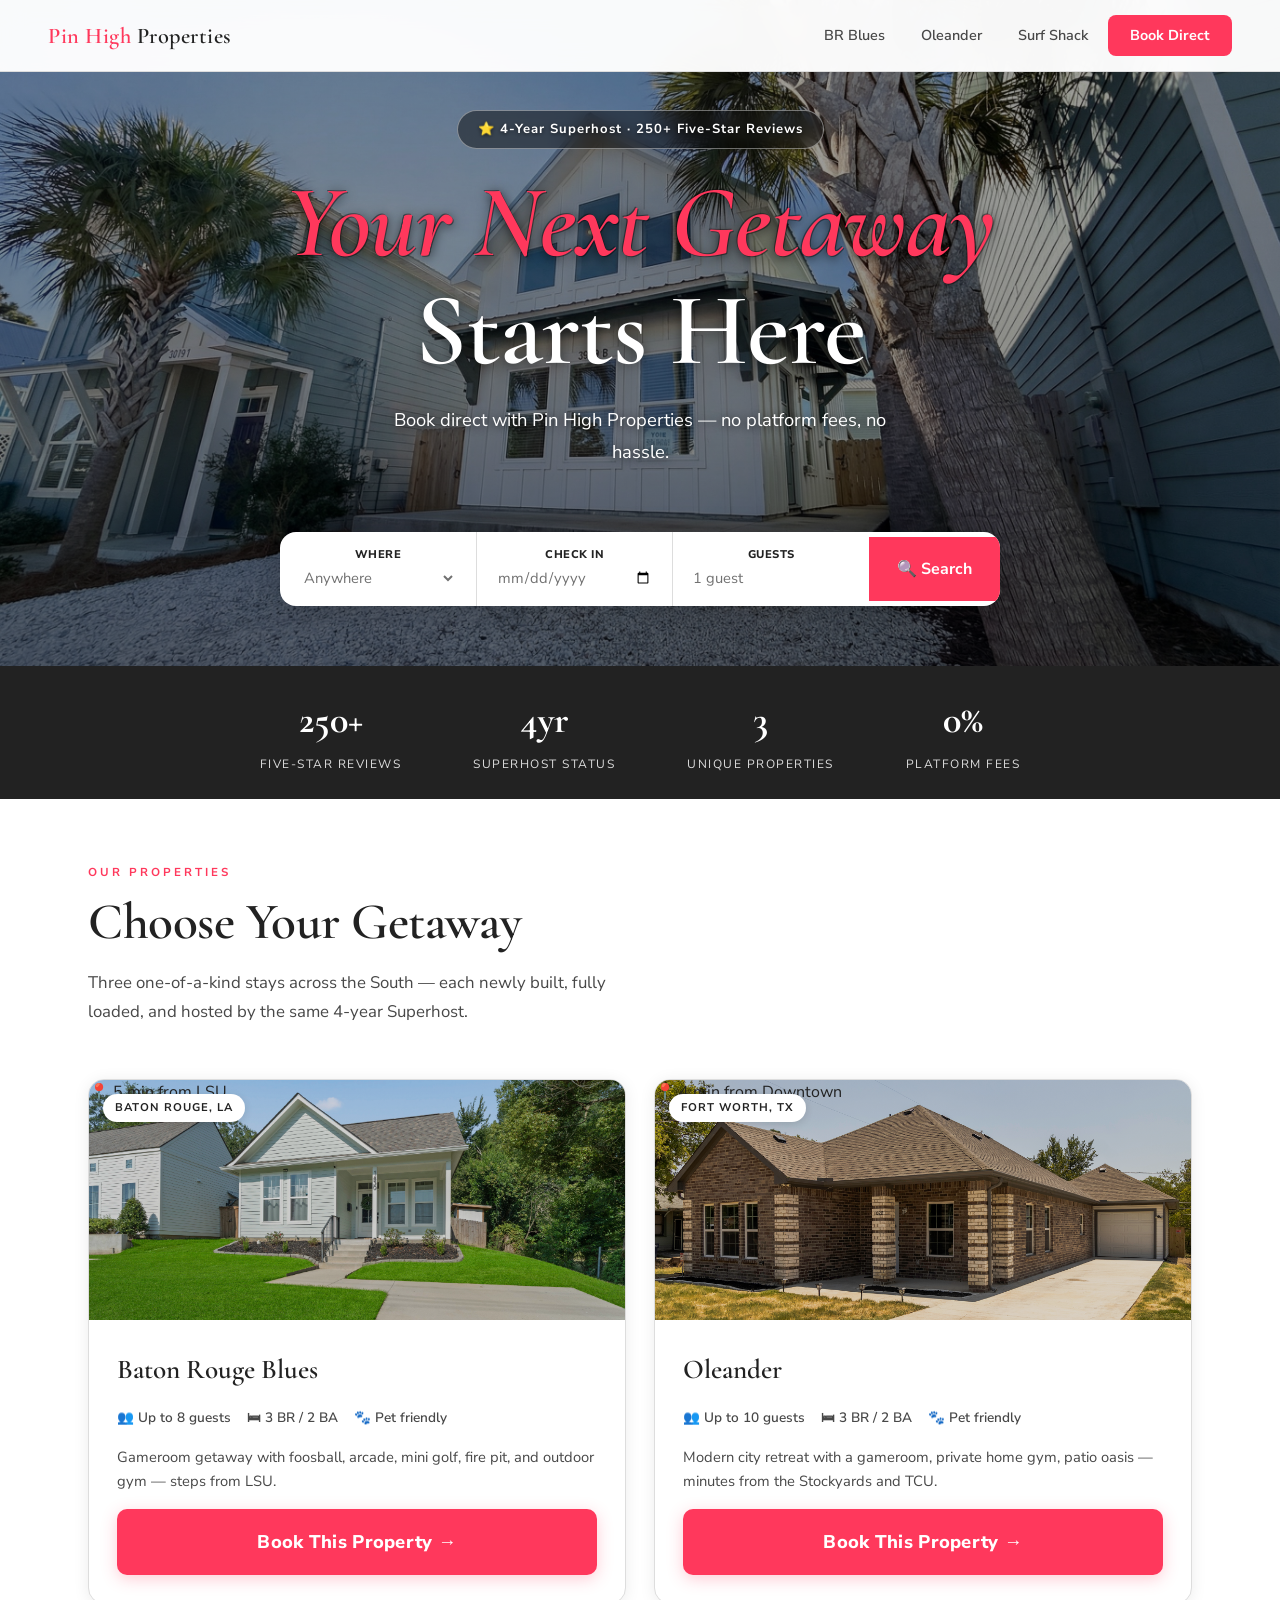
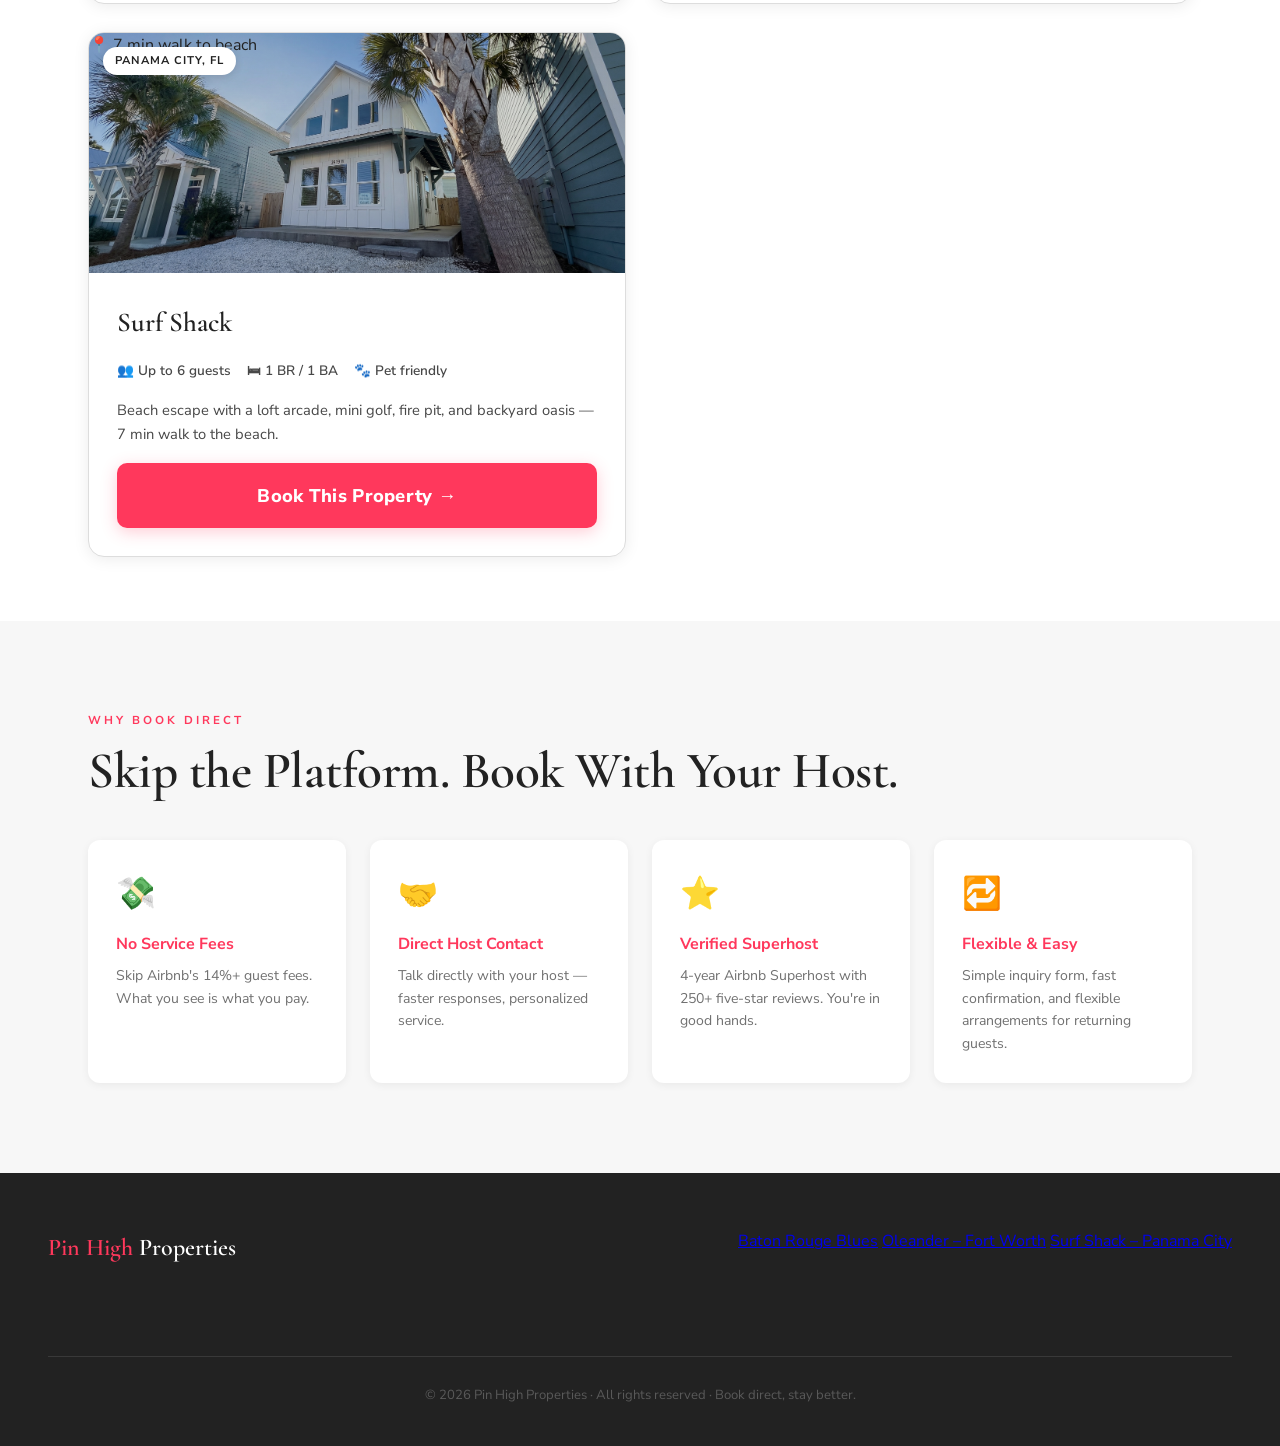
==== templates/index.html @ 84b211e0 "Airbnb-style redesign: search bar hero, red brand colors, property photos on cards Co-Authored-By: C" ====
<!DOCTYPE html>
<html lang="en">
<head>
  <meta charset="UTF-8"/>
  <meta name="viewport" content="width=device-width, initial-scale=1.0"/>
  <title>Pin High Properties | Direct Booking Vacation Rentals</title>
  <meta name="description" content="Pin High Properties — premium direct booking vacation rentals in Baton Rouge, Fort Worth, and Panama City Beach. Book direct, skip the fees."/>
  <link rel="stylesheet" href="/static/css/style.css"/>
</head>
<body>

<nav>
  <a href="/" class="nav-logo"><span style="color:var(--gold)">Pin High</span> Properties</a>
  <div class="nav-links">
    <a href="/br-blues">BR Blues</a>
    <a href="/oleander">Oleander</a>
    <a href="/surf-shack">Surf Shack</a>
    <a href="/#properties" class="nav-cta">Book Direct</a>
  </div>
</nav>

<!-- HERO -->
<div class="home-hero">
  <div class="badge">⭐ 4-Year Superhost · 250+ Five-Star Reviews</div>
  <h1><span class="line1">Your Next Getaway</span><span class="line2">Starts Here</span></h1>
  <p>Book direct with Pin High Properties — no platform fees, no hassle.</p>
  <div class="hero-search">
    <div class="hero-search-field-wrap">
      <span class="hero-search-label">Where</span>
      <select onchange="if(this.value && this.value !== 'any') window.location=this.value">
        <option value="any">Anywhere</option>
        <option value="/br-blues">Baton Rouge, LA</option>
        <option value="/oleander">Fort Worth, TX</option>
        <option value="/surf-shack">Panama City, FL</option>
      </select>
    </div>
    <div class="hero-search-field-wrap">
      <span class="hero-search-label">Check In</span>
      <input type="date" placeholder="Add dates"/>
    </div>
    <div class="hero-search-field-wrap">
      <span class="hero-search-label">Guests</span>
      <input type="number" min="1" max="10" placeholder="1 guest"/>
    </div>
    <button class="hero-search-btn" onclick="document.getElementById('properties').scrollIntoView({behavior:'smooth'})">🔍 Search</button>
  </div>
</div>

<!-- TRUST BAR -->
<div class="trust-bar">
  <div class="trust-item">
    <div class="num">250+</div>
    <div class="label">Five-Star Reviews</div>
  </div>
  <div class="trust-item">
    <div class="num">4yr</div>
    <div class="label">Superhost Status</div>
  </div>
  <div class="trust-item">
    <div class="num">3</div>
    <div class="label">Unique Properties</div>
  </div>
  <div class="trust-item">
    <div class="num">0%</div>
    <div class="label">Platform Fees</div>
  </div>
</div>

<!-- PROPERTIES -->
<div class="section-wrap" id="properties">
  <div class="section-label">Our Properties</div>
  <h2 class="section-title">Choose Your Getaway</h2>
  <p class="section-sub">Three one-of-a-kind stays across the South — each newly built, fully loaded, and hosted by the same 4-year Superhost.</p>

  <div class="properties-grid">

    <!-- BR Blues -->
    <a href="/br-blues" class="property-card">
      <div class="card-img br-blues">
        <div class="card-badge">Baton Rouge, LA</div>
        <div class="card-location">📍 5 min from LSU</div>
      </div>
      <div class="card-body">
        <h3>Baton Rouge Blues</h3>
        <div class="card-stats">
          <div class="card-stat">👥 Up to 8 guests</div>
          <div class="card-stat">🛏 3 BR / 2 BA</div>
          <div class="card-stat">🐾 Pet friendly</div>
        </div>
        <p>Gameroom getaway with foosball, arcade, mini golf, fire pit, and outdoor gym — steps from LSU.</p>
        <span class="card-cta">Book This Property →</span>
      </div>
    </a>

    <!-- Oleander -->
    <a href="/oleander" class="property-card">
      <div class="card-img oleander">
        <div class="card-badge">Fort Worth, TX</div>
        <div class="card-location">📍 4 min from Downtown</div>
      </div>
      <div class="card-body">
        <h3>Oleander</h3>
        <div class="card-stats">
          <div class="card-stat">👥 Up to 10 guests</div>
          <div class="card-stat">🛏 3 BR / 2 BA</div>
          <div class="card-stat">🐾 Pet friendly</div>
        </div>
        <p>Modern city retreat with a gameroom, private home gym, patio oasis — minutes from the Stockyards and TCU.</p>
        <span class="card-cta">Book This Property →</span>
      </div>
    </a>

    <!-- Surf Shack -->
    <a href="/surf-shack" class="property-card">
      <div class="card-img surf-shack">
        <div class="card-badge">Panama City, FL</div>
        <div class="card-location">📍 7 min walk to beach</div>
      </div>
      <div class="card-body">
        <h3>Surf Shack</h3>
        <div class="card-stats">
          <div class="card-stat">👥 Up to 6 guests</div>
          <div class="card-stat">🛏 1 BR / 1 BA</div>
          <div class="card-stat">🐾 Pet friendly</div>
        </div>
        <p>Beach escape with a loft arcade, mini golf, fire pit, and backyard oasis — 7 min walk to the beach.</p>
        <span class="card-cta">Book This Property →</span>
      </div>
    </a>

  </div>
</div>

<!-- WHY BOOK DIRECT -->
<div style="background: var(--light); padding: 90px 0;" id="why">
  <div class="section-wrap" style="padding-top:0; padding-bottom:0;">
    <div class="section-label">Why Book Direct</div>
    <h2 class="section-title">Skip the Platform. Book With Your Host.</h2>
    <div style="display:grid; grid-template-columns: repeat(auto-fill, minmax(240px,1fr)); gap:24px; margin-top:40px;">
      <div style="padding:28px; background:var(--white); border-radius:12px; box-shadow:0 2px 8px rgba(0,0,0,0.06);">
        <div style="font-size:2rem; margin-bottom:12px;">💸</div>
        <div style="font-weight:700; font-size:1rem; margin-bottom:8px; color:var(--primary);">No Service Fees</div>
        <div style="font-size:0.88rem; color:var(--muted); line-height:1.6;">Skip Airbnb's 14%+ guest fees. What you see is what you pay.</div>
      </div>
      <div style="padding:28px; background:var(--white); border-radius:12px; box-shadow:0 2px 8px rgba(0,0,0,0.06);">
        <div style="font-size:2rem; margin-bottom:12px;">🤝</div>
        <div style="font-weight:700; font-size:1rem; margin-bottom:8px; color:var(--primary);">Direct Host Contact</div>
        <div style="font-size:0.88rem; color:var(--muted); line-height:1.6;">Talk directly with your host — faster responses, personalized service.</div>
      </div>
      <div style="padding:28px; background:var(--white); border-radius:12px; box-shadow:0 2px 8px rgba(0,0,0,0.06);">
        <div style="font-size:2rem; margin-bottom:12px;">⭐</div>
        <div style="font-weight:700; font-size:1rem; margin-bottom:8px; color:var(--primary);">Verified Superhost</div>
        <div style="font-size:0.88rem; color:var(--muted); line-height:1.6;">4-year Airbnb Superhost with 250+ five-star reviews. You're in good hands.</div>
      </div>
      <div style="padding:28px; background:var(--white); border-radius:12px; box-shadow:0 2px 8px rgba(0,0,0,0.06);">
        <div style="font-size:2rem; margin-bottom:12px;">🔁</div>
        <div style="font-weight:700; font-size:1rem; margin-bottom:8px; color:var(--primary);">Flexible &amp; Easy</div>
        <div style="font-size:0.88rem; color:var(--muted); line-height:1.6;">Simple inquiry form, fast confirmation, and flexible arrangements for returning guests.</div>
      </div>
    </div>
  </div>
</div>

<!-- FOOTER -->
<footer>
  <div class="footer-inner">
    <div class="footer-logo"><span style="color:var(--gold)">Pin High</span> Properties</div>
    <div class="footer-links">
      <a href="/br-blues">Baton Rouge Blues</a>
      <a href="/oleander">Oleander – Fort Worth</a>
      <a href="/surf-shack">Surf Shack – Panama City</a>
    </div>
    <div class="footer-copy">© 2026 Pin High Properties · All rights reserved · Book direct, stay better.</div>
  </div>
</footer>

</body>
</html>
---- static/css/style.css ----
@import url('https://fonts.googleapis.com/css2?family=Canela:wght@300;400&family=Nunito+Sans:wght@400;500;600;700&display=swap');
@import url('https://fonts.googleapis.com/css2?family=Cormorant+Garamond:wght@500;600;700&family=Nunito+Sans:ital,wght@0,400;0,500;0,600;0,700;1,400&display=swap');

*, *::before, *::after { margin: 0; padding: 0; box-sizing: border-box; }

:root {
  --bg: #ffffff;
  --bg2: #f7f7f7;
  --bg3: #ebebeb;
  --navy: #222222;
  --navy2: #484848;
  --gold: #FF385C;
  --gold-light: #E31C5F;
  --text: #222222;
  --text2: #484848;
  --muted: #717171;
  --border: #dddddd;
  --light: #f7f7f7;
  --white: #ffffff;
  --primary: #FF385C;
  --shadow: 0 2px 16px rgba(0,0,0,0.08);
  --shadow-lg: 0 8px 40px rgba(0,0,0,0.16);
}

html { scroll-behavior: smooth; }

body {
  font-family: 'Nunito Sans', sans-serif;
  background: var(--bg);
  color: var(--text);
  font-size: 16px;
  line-height: 1.6;
  -webkit-font-smoothing: antialiased;
}

/* NAV */
nav {
  position: fixed; top: 0; width: 100%; z-index: 1000;
  background: rgba(255,255,255,0.97);
  backdrop-filter: blur(12px);
  border-bottom: 1px solid var(--border);
  padding: 0 48px;
  height: 72px;
  display: flex; justify-content: space-between; align-items: center;
}
.nav-logo {
  font-family: 'Cormorant Garamond', serif;
  font-size: 1.4rem; font-weight: 600; letter-spacing: 0.5px;
  color: var(--navy); text-decoration: none;
}
.nav-logo span { color: var(--gold); }
.nav-links { display: flex; align-items: center; gap: 4px; }
.nav-links a {
  color: var(--text2); text-decoration: none;
  font-size: 0.9rem; font-weight: 600; padding: 8px 16px;
  border-radius: 8px; transition: all 0.18s;
}
.nav-links a:hover { color: var(--navy); background: var(--bg2); }
.nav-links .nav-cta {
  background: var(--primary); color: #fff !important;
  font-weight: 700; padding: 9px 22px; border-radius: 8px;
  transition: all 0.18s;
}
.nav-links .nav-cta:hover { background: var(--gold-light); transform: translateY(-1px); box-shadow: var(--shadow); }

/* HOME HERO */
.home-hero {
  min-height: 60vh;
  background: linear-gradient(rgba(0,0,0,0.35), rgba(0,0,0,0.5)),
              url('/static/img/surf-shack-hero.jpg') center/cover no-repeat;
  background-color: #333;
  display: flex; flex-direction: column;
  justify-content: center; align-items: center;
  text-align: center; padding: 110px 24px 60px;
}
.hero-badge {
  display: inline-flex; align-items: center; gap: 8px;
  background: rgba(255,255,255,0.15);
  border: 1px solid rgba(255,255,255,0.3);
  backdrop-filter: blur(8px);
  color: #fff; font-size: 0.78rem; font-weight: 700;
  letter-spacing: 2px; text-transform: uppercase;
  padding: 8px 20px; border-radius: 40px; margin-bottom: 28px;
}
.home-hero .badge {
  display: inline-flex; align-items: center; gap: 8px;
  background: rgba(0,0,0,0.45); border: 1px solid rgba(255,255,255,0.4);
  backdrop-filter: blur(8px); color: #fff;
  font-size: 0.82rem; font-weight: 700; letter-spacing: 1px;
  padding: 8px 20px; border-radius: 40px; margin-bottom: 20px;
  text-shadow: 0 1px 4px rgba(0,0,0,0.6);
}
.home-hero h1 {
  font-family: 'Cormorant Garamond', serif;
  font-size: clamp(3.5rem, 8vw, 6.5rem);
  font-weight: 600; line-height: 1.05; letter-spacing: -1px;
  color: #fff; margin-bottom: 20px;
  text-shadow: 0 2px 12px rgba(0,0,0,0.5);
}
.home-hero h1 .line1,
.home-hero h1 .line2 { display: block; }
.home-hero h1 .line1 {
  color: #FF385C; font-style: italic;
  text-shadow: 0 2px 12px rgba(0,0,0,0.7), -1px -1px 0 rgba(0,0,0,0.4), 1px 1px 0 rgba(0,0,0,0.4);
}
.home-hero p {
  color: #fff; font-size: 1.15rem;
  max-width: 520px; line-height: 1.75; margin-bottom: 32px;
  text-shadow: 0 1px 8px rgba(0,0,0,0.7);
}
.hero-btns { display: flex; gap: 14px; justify-content: center; flex-wrap: wrap; }

/* HERO SEARCH BAR */
.hero-search {
  background: #fff; border-radius: 16px;
  display: flex; align-items: center;
  box-shadow: 0 6px 32px rgba(0,0,0,0.22);
  overflow: hidden; margin-top: 32px;
  max-width: 720px; width: 100%;
}
.hero-search-field {
  flex: 1; padding: 18px 20px; border: none; outline: none;
  font-size: 0.95rem; font-family: 'Nunito Sans', sans-serif;
  color: var(--text); background: transparent;
  border-right: 1px solid var(--border);
}
.hero-search-field:last-of-type { border-right: none; }
.hero-search-field::placeholder { color: var(--muted); font-size: 0.88rem; }
.hero-search-label {
  display: block; font-size: 0.7rem; font-weight: 800;
  text-transform: uppercase; letter-spacing: 0.5px; color: var(--text); margin-bottom: 2px;
}
.hero-search-field-wrap {
  flex: 1; padding: 14px 20px; border-right: 1px solid var(--border);
  cursor: pointer;
}
.hero-search-field-wrap:last-of-type { border-right: none; }
.hero-search-field-wrap select,
.hero-search-field-wrap input {
  border: none; outline: none; background: transparent;
  font-size: 0.92rem; font-family: 'Nunito Sans', sans-serif;
  color: var(--muted); width: 100%; padding: 0;
  box-shadow: none;
}
.hero-search-btn {
  background: var(--primary); color: #fff;
  border: none; padding: 0 28px; height: 100%;
  font-size: 1rem; font-weight: 700; cursor: pointer;
  font-family: 'Nunito Sans', sans-serif;
  transition: background 0.2s; white-space: nowrap;
  display: flex; align-items: center; gap: 8px;
  min-height: 64px;
}
.hero-search-btn:hover { background: var(--gold-light); }
.btn-primary {
  background: #fff; color: var(--navy);
  padding: 15px 36px; border-radius: 8px;
  font-weight: 700; font-size: 1rem; text-decoration: none;
  transition: all 0.2s; box-shadow: 0 4px 20px rgba(0,0,0,0.15);
}
.btn-primary:hover { transform: translateY(-2px); box-shadow: 0 8px 32px rgba(0,0,0,0.2); }
.btn-ghost {
  background: transparent; border: 2px solid rgba(255,255,255,0.6);
  color: #fff; padding: 13px 36px; border-radius: 8px;
  font-weight: 600; font-size: 1rem; text-decoration: none; transition: all 0.2s;
}
.btn-ghost:hover { background: rgba(255,255,255,0.12); border-color: #fff; }

.btn-gold {
  background: var(--gold); color: #fff;
  padding: 18px 44px; border-radius: 10px;
  font-weight: 800; font-size: 1.15rem; text-decoration: none;
  transition: all 0.2s; box-shadow: 0 4px 20px rgba(184,134,11,0.4);
}
.btn-gold:hover { background: var(--gold-light); transform: translateY(-2px); box-shadow: 0 8px 32px rgba(184,134,11,0.5); }

.btn-outline {
  background: transparent; border: 2px solid rgba(255,255,255,0.6);
  color: #fff; padding: 16px 44px; border-radius: 10px;
  font-weight: 700; font-size: 1.15rem; text-decoration: none; transition: all 0.2s;
}
.btn-outline:hover { background: rgba(255,255,255,0.12); border-color: #fff; }

/* TRUST BAR */
.trust-bar {
  background: #222222;
  padding: 24px 48px;
  display: flex; justify-content: center; gap: 72px; flex-wrap: wrap;
}
.trust-item { text-align: center; }
.trust-item .num {
  font-family: 'Cormorant Garamond', serif;
  font-size: 2.4rem; font-weight: 700; color: #fff; display: block;
}
.trust-item .label {
  font-size: 0.75rem; letter-spacing: 1.5px; text-transform: uppercase;
  color: rgba(255,255,255,0.85); margin-top: 4px; display: block;
}

/* SECTIONS */
.section-wrap { padding: 64px 48px; max-width: 1200px; margin: 0 auto; }
.section-label {
  font-size: 0.72rem; font-weight: 700; letter-spacing: 3px;
  text-transform: uppercase; color: var(--gold); margin-bottom: 12px; display: block;
}
.section-title {
  font-family: 'Cormorant Garamond', serif;
  font-size: clamp(2.2rem, 4vw, 3.2rem);
  font-weight: 600; letter-spacing: -0.5px;
  color: var(--navy); line-height: 1.15; margin-bottom: 16px;
}
.section-sub { color: var(--text2); font-size: 1.05rem; line-height: 1.75; max-width: 560px; }

/* PROPERTY CARDS */
.properties-grid {
  display: grid; grid-template-columns: repeat(auto-fill, minmax(360px, 1fr));
  gap: 28px; margin-top: 52px;
}
.property-card {
  background: var(--bg); border-radius: 16px; overflow: hidden;
  text-decoration: none; color: var(--text);
  box-shadow: var(--shadow); transition: all 0.28s;
  display: flex; flex-direction: column;
  border: 1px solid var(--border);
}
.property-card:hover { transform: translateY(-5px); box-shadow: var(--shadow-lg); }
.card-img { height: 240px; position: relative; overflow: hidden; background: var(--bg3); }
.card-img img { width: 100%; height: 100%; object-fit: cover; transition: transform 0.4s; }
.property-card:hover .card-img img { transform: scale(1.04); }
.card-img-placeholder {
  width: 100%; height: 100%;
  display: flex; align-items: center; justify-content: center; font-size: 3.5rem;
}
.card-img.br-blues {
  background: linear-gradient(rgba(0,0,0,0.15), rgba(0,0,0,0.15)),
              url('/static/img/br-blues-hero.jpg') center/cover no-repeat;
}
.card-img.oleander {
  background: linear-gradient(rgba(0,0,0,0.15), rgba(0,0,0,0.15)),
              url('/static/img/oleander-hero.jpg') center/cover no-repeat;
}
.card-img.surf-shack {
  background: linear-gradient(rgba(0,0,0,0.15), rgba(0,0,0,0.15)),
              url('/static/img/surf-shack-hero.jpg') center/cover no-repeat;
}
.card-badge {
  position: absolute; top: 14px; left: 14px;
  background: #fff; color: var(--navy);
  font-size: 0.7rem; font-weight: 700; letter-spacing: 1px; text-transform: uppercase;
  padding: 5px 12px; border-radius: 20px; box-shadow: 0 2px 8px rgba(0,0,0,0.12);
}
.card-body { padding: 28px; flex: 1; display: flex; flex-direction: column; gap: 16px; }
.card-body h3 {
  font-family: 'Cormorant Garamond', serif;
  font-size: 1.7rem; font-weight: 600; color: var(--navy);
}
.card-body p { font-size: 0.92rem; color: var(--text2); line-height: 1.65; }
.card-stats { display: flex; gap: 16px; flex-wrap: wrap; }
.card-stat { font-size: 0.85rem; color: var(--text2); font-weight: 600; }
.card-tags { display: flex; gap: 8px; flex-wrap: wrap; }
.tag {
  font-size: 0.75rem; padding: 4px 12px; border-radius: 20px;
  background: var(--bg2); color: var(--text2);
  font-weight: 600; border: 1px solid var(--border);
}
.card-cta {
  margin-top: auto;
  display: block; background: var(--primary); color: #fff;
  text-align: center; padding: 18px; border-radius: 10px;
  font-weight: 800; font-size: 1.15rem; letter-spacing: 0.3px;
  transition: all 0.2s; box-shadow: 0 4px 16px rgba(255,56,92,0.25);
}
.property-card:hover .card-cta { background: var(--gold-light); transform: translateY(-1px); }

/* WHY BOOK DIRECT */
.why-grid {
  display: grid; grid-template-columns: repeat(auto-fill, minmax(240px, 1fr));
  gap: 24px; margin-top: 48px;
}
.why-card {
  background: var(--bg); border: 1px solid var(--border);
  border-radius: 16px; padding: 32px; transition: all 0.25s;
  box-shadow: var(--shadow);
}
.why-card:hover { transform: translateY(-3px); box-shadow: var(--shadow-lg); }
.why-icon { font-size: 2.2rem; margin-bottom: 16px; }
.why-title { font-family: 'Cormorant Garamond', serif; font-size: 1.2rem; font-weight: 600; margin-bottom: 8px; color: var(--navy); }
.why-desc { font-size: 0.92rem; color: var(--text2); line-height: 1.7; }

/* PROPERTY HERO */
.prop-hero {
  min-height: 82vh; position: relative;
  display: flex; flex-direction: column; justify-content: flex-end;
  padding: 0 60px 64px; overflow: hidden;
}
.prop-hero-bg { position: absolute; inset: 0; background: var(--bg3); }
.prop-hero-overlay {
  position: absolute; inset: 0;
  background: linear-gradient(to top, rgba(20,30,42,0.92) 0%, rgba(20,30,42,0.3) 65%, rgba(20,30,42,0.1) 100%);
}
.prop-hero-content { position: relative; z-index: 1; max-width: 720px; }
.prop-hero .badge {
  display: inline-flex; align-items: center; gap: 8px;
  background: rgba(255,255,255,0.15); border: 1px solid rgba(255,255,255,0.3);
  backdrop-filter: blur(8px);
  color: #fff; font-size: 0.72rem; font-weight: 700;
  letter-spacing: 2px; text-transform: uppercase;
  padding: 7px 16px; border-radius: 40px; margin-bottom: 18px;
}
.prop-hero h1 {
  font-family: 'Cormorant Garamond', serif;
  font-size: clamp(2.8rem, 6vw, 5rem);
  font-weight: 600; letter-spacing: -1px;
  color: #fff; line-height: 1.05; margin-bottom: 18px;
}
.prop-hero-stats { display: flex; gap: 32px; flex-wrap: wrap; margin-bottom: 28px; }
.prop-hero-stat { color: rgba(255,255,255,0.78); font-size: 0.95rem; }
.prop-hero-stat strong { color: #FF385C; font-size: 1.1rem; }

/* ABOUT */
.about-grid { display: grid; grid-template-columns: 1.1fr 1fr; gap: 64px; align-items: start; }
.about-text p { font-size: 1.05rem; line-height: 1.9; color: var(--text2); margin-bottom: 18px; }
.about-text .note {
  font-size: 0.9rem; color: var(--text2);
  background: var(--bg2); border: 1px solid var(--border);
  padding: 14px 18px; border-radius: 10px; border-left: 3px solid var(--gold); line-height: 1.65;
}
.highlights { display: flex; flex-direction: column; gap: 10px; }
.highlight-item {
  display: flex; align-items: center; gap: 14px;
  padding: 14px 18px;
  background: var(--bg2); border: 1px solid var(--border);
  border-radius: 10px; border-left: 3px solid var(--gold);
  font-size: 0.95rem; font-weight: 600; color: var(--navy);
  transition: all 0.18s;
}
.highlight-item:hover { background: var(--bg3); }
.highlight-item .icon { font-size: 1.2rem; flex-shrink: 0; }

/* AMENITIES */
.amenities-bg {
  background: var(--bg2);
  border-top: 1px solid var(--border); border-bottom: 1px solid var(--border);
  padding: 96px 0;
}
.amenities-grid {
  display: grid; grid-template-columns: repeat(auto-fill, minmax(210px, 1fr));
  gap: 12px; margin-top: 40px;
}
.amenity-card {
  background: var(--bg); border: 1px solid var(--border);
  border-radius: 10px; padding: 13px 16px;
  display: flex; align-items: center; gap: 12px;
  font-size: 0.9rem; font-weight: 600; color: var(--text2);
  box-shadow: 0 1px 4px rgba(28,43,58,0.05);
  transition: all 0.18s;
}
.amenity-card:hover { border-color: var(--gold); color: var(--navy); background: #fffef9; }
.amenity-card .icon { font-size: 1.2rem; flex-shrink: 0; }

/* LOCATION */
.location-grid {
  display: grid; grid-template-columns: repeat(auto-fill, minmax(180px, 1fr));
  gap: 16px; margin-top: 40px;
}
.location-card {
  background: var(--navy); border-radius: 14px; padding: 24px 18px; text-align: center;
  transition: all 0.2s;
}
.location-card:hover { background: var(--navy2); transform: translateY(-2px); }
.location-card .dist {
  font-family: 'Cormorant Garamond', serif;
  font-size: 1.9rem; font-weight: 700; color: #FF385C; display: block;
}
.location-card .place { font-size: 0.88rem; color: rgba(255,255,255,0.75); margin-top: 6px; display: block; }

/* REVIEWS BANNER */
.reviews-bg { background: var(--navy); padding: 80px 0; }
.review-stats { display: flex; gap: 56px; margin-top: 32px; flex-wrap: wrap; }
.review-stat .big {
  font-family: 'Cormorant Garamond', serif;
  font-size: 3.2rem; font-weight: 700; color: #FF385C; display: block;
}
.review-stat .desc { color: rgba(255,255,255,0.6); font-size: 0.9rem; margin-top: 4px; display: block; }

/* REVIEWS GRID */
.reviews-grid {
  display: grid; grid-template-columns: repeat(auto-fill, minmax(300px, 1fr));
  gap: 20px; margin-top: 40px;
}
.review-card {
  background: var(--bg); border: 1px solid var(--border);
  border-radius: 14px; padding: 24px;
  display: flex; flex-direction: column; gap: 12px;
  box-shadow: var(--shadow); transition: all 0.22s;
}
.review-card:hover { transform: translateY(-3px); box-shadow: var(--shadow-lg); }
.review-card-header { display: flex; align-items: center; gap: 12px; }
.review-avatar {
  width: 44px; height: 44px; border-radius: 50%;
  background: var(--navy); color: #fff;
  display: flex; align-items: center; justify-content: center;
  font-weight: 700; font-size: 1rem; flex-shrink: 0;
  font-family: 'Cormorant Garamond', serif;
}
.review-name { font-weight: 700; font-size: 0.95rem; color: var(--navy); }
.review-location { font-size: 0.78rem; color: var(--muted); margin-top: 2px; }
.review-stars { color: #FF385C; font-size: 0.9rem; letter-spacing: 2px; }
.review-meta { font-size: 0.78rem; color: var(--muted); }
.review-text { font-size: 0.93rem; line-height: 1.72; color: var(--text2); flex: 1; }

/* RULES */
.rules-grid {
  display: grid; grid-template-columns: repeat(auto-fill, minmax(260px, 1fr));
  gap: 16px; margin-top: 40px;
}
.rule-card {
  background: var(--bg); border: 1px solid var(--border);
  border-radius: 12px; padding: 20px 22px;
  display: flex; gap: 14px; align-items: flex-start;
  box-shadow: 0 1px 6px rgba(28,43,58,0.06); transition: all 0.18s;
}
.rule-card:hover { border-color: #b8860b33; box-shadow: var(--shadow); }
.rule-card .icon { font-size: 1.5rem; margin-top: 2px; flex-shrink: 0; }
.rule-card .title { font-weight: 700; margin-bottom: 4px; font-size: 0.95rem; color: var(--navy); }
.rule-card .detail { font-size: 0.88rem; color: var(--text2); line-height: 1.55; }

/* BOOKING FORM */
.booking-bg { background: var(--bg2); border-top: 1px solid var(--border); padding: 96px 0; }
.booking-inner { max-width: 760px; margin: 0 auto; padding: 0 48px; }
.form-grid { display: grid; grid-template-columns: 1fr 1fr; gap: 18px; margin-top: 40px; }
.form-group { display: flex; flex-direction: column; gap: 8px; }
.form-group.full { grid-column: 1 / -1; }
label { font-size: 0.82rem; font-weight: 700; color: var(--navy); letter-spacing: 0.5px; }
input, select, textarea {
  padding: 13px 16px; background: var(--bg); border: 1.5px solid var(--border);
  border-radius: 8px; font-size: 0.95rem; font-family: 'Nunito Sans', sans-serif;
  color: var(--text); transition: all 0.18s;
}
input::placeholder, textarea::placeholder { color: var(--muted); }
input:focus, select:focus, textarea:focus {
  outline: none; border-color: var(--navy);
  box-shadow: 0 0 0 3px rgba(28,43,58,0.08);
}
textarea { resize: vertical; min-height: 90px; }
.submit-btn {
  grid-column: 1 / -1; background: var(--navy); color: #fff;
  border: none; padding: 16px; border-radius: 8px;
  font-size: 1rem; font-weight: 700; cursor: pointer;
  transition: all 0.22s; font-family: 'Nunito Sans', sans-serif;
  letter-spacing: 0.3px;
}
.submit-btn:hover { background: var(--navy2); transform: translateY(-1px); box-shadow: 0 8px 24px rgba(28,43,58,0.2); }
.form-note { font-size: 0.85rem; color: var(--muted); text-align: center; margin-top: 10px; grid-column: 1 / -1; }
.success-msg {
  display: none; background: #f0fdf4; border: 1px solid #86efac;
  color: #166534; padding: 14px; border-radius: 8px;
  text-align: center; font-weight: 700; grid-column: 1 / -1; font-size: 0.95rem;
}

/* BREADCRUMB */
.breadcrumb { padding: 88px 48px 0; max-width: 1200px; margin: 0 auto; }
.breadcrumb a { color: var(--muted); text-decoration: none; font-size: 0.85rem; transition: color 0.18s; }
.breadcrumb a:hover { color: var(--navy); }
.breadcrumb span { color: var(--border); font-size: 0.85rem; margin: 0 8px; }
.breadcrumb strong { font-size: 0.85rem; color: var(--text2); }

/* FOOTER */
footer { background: var(--navy); padding: 56px 48px 40px; }
.footer-inner {
  max-width: 1200px; margin: 0 auto;
  display: flex; justify-content: space-between; align-items: flex-start;
  flex-wrap: wrap; gap: 40px;
}
.footer-logo { font-family: 'Cormorant Garamond', serif; font-size: 1.5rem; font-weight: 600; color: #fff; }
.footer-logo span { color: #FF385C; }
.footer-desc { font-size: 0.88rem; color: rgba(255,255,255,0.5); margin-top: 10px; max-width: 240px; line-height: 1.65; }
.footer-col h4 { font-size: 0.72rem; font-weight: 700; letter-spacing: 2px; text-transform: uppercase; color: #FF385C; margin-bottom: 18px; }
.footer-col a { display: block; color: rgba(255,255,255,0.55); text-decoration: none; font-size: 0.9rem; margin-bottom: 12px; transition: color 0.18s; }
.footer-col a:hover { color: #fff; }
.footer-copy {
  width: 100%; text-align: center; color: rgba(255,255,255,0.25);
  font-size: 0.82rem; margin-top: 48px; padding-top: 28px;
  border-top: 1px solid rgba(255,255,255,0.1);
}

/* MOBILE */
@media (max-width: 768px) {
  nav { padding: 0 20px; }
  .nav-links a:not(.nav-cta) { display: none; }
  .section-wrap { padding: 64px 20px; }
  .about-grid { grid-template-columns: 1fr; gap: 40px; }
  .form-grid { grid-template-columns: 1fr; }
  .trust-bar { gap: 32px; padding: 24px 20px; }
  .prop-hero { padding: 0 20px 40px; }
  .breadcrumb { padding: 80px 20px 0; }
  .booking-inner { padding: 0 20px; }
  footer { padding: 40px 20px; }
}
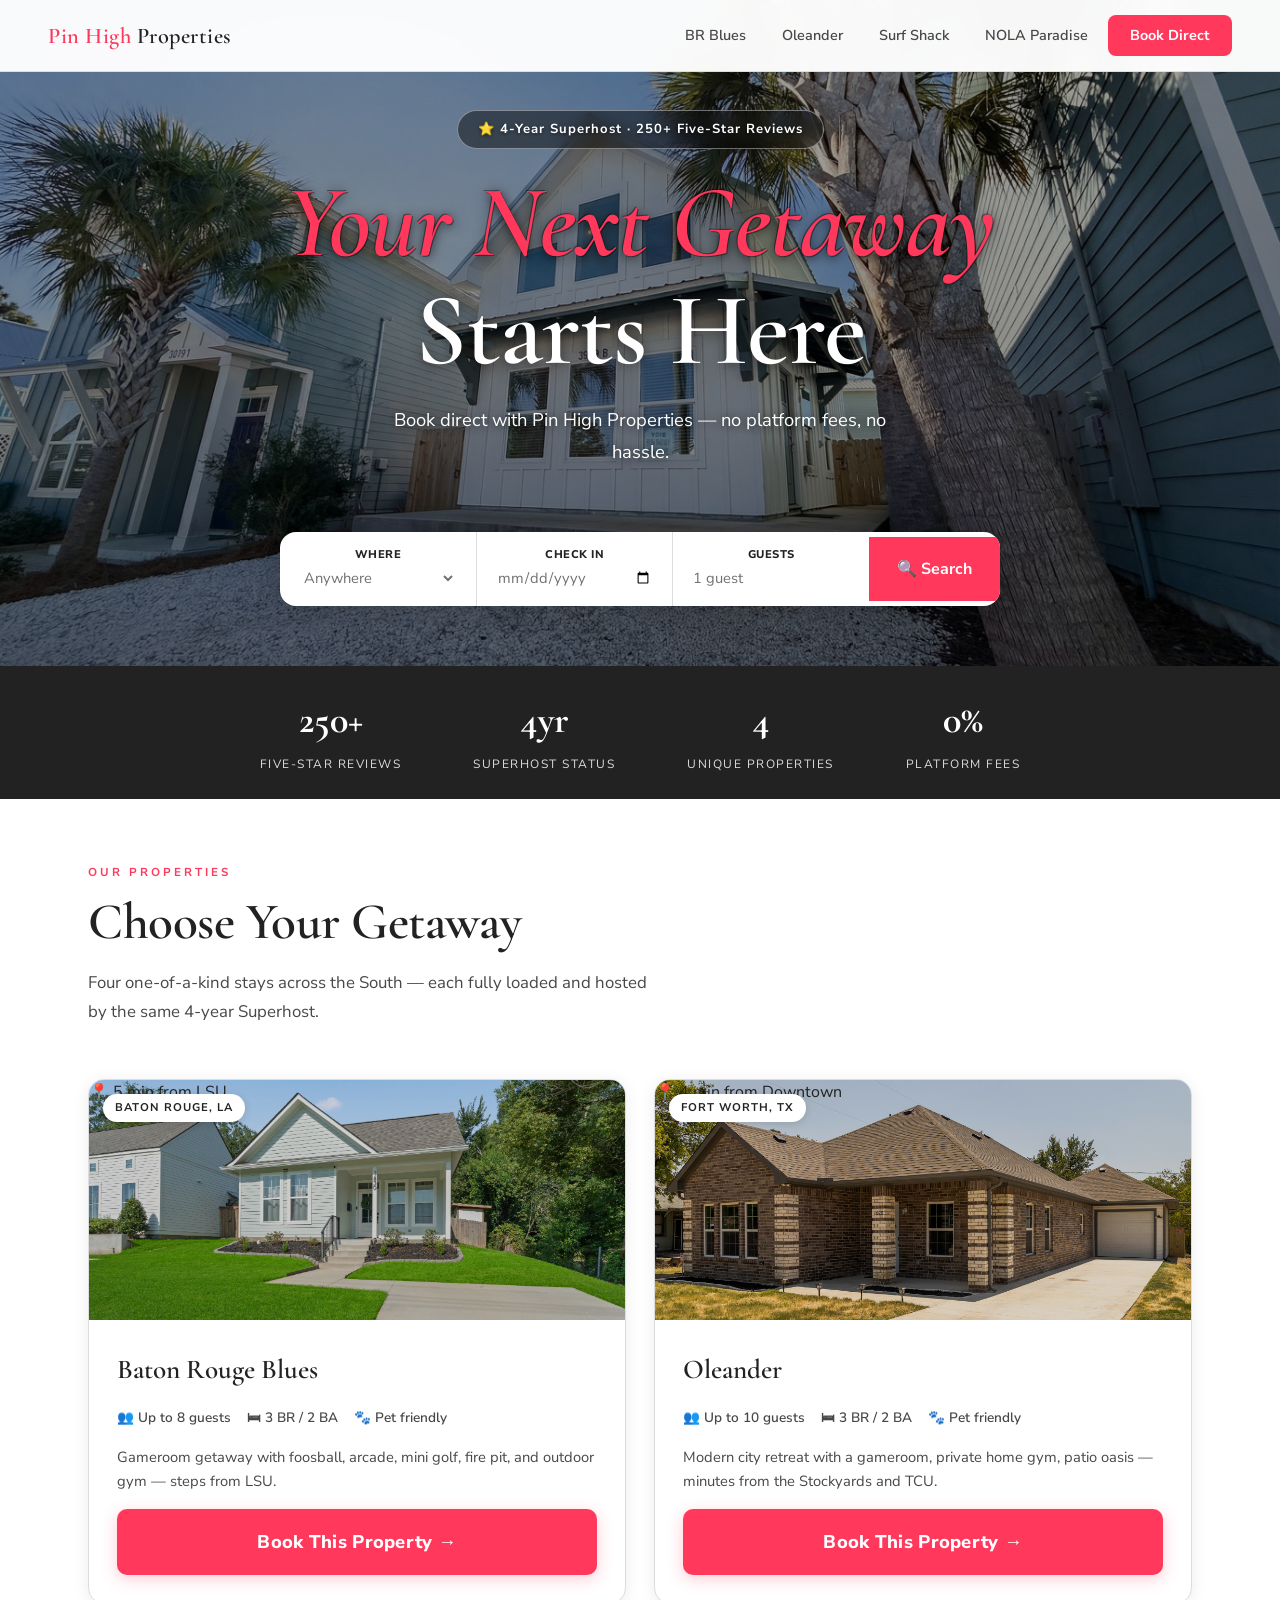
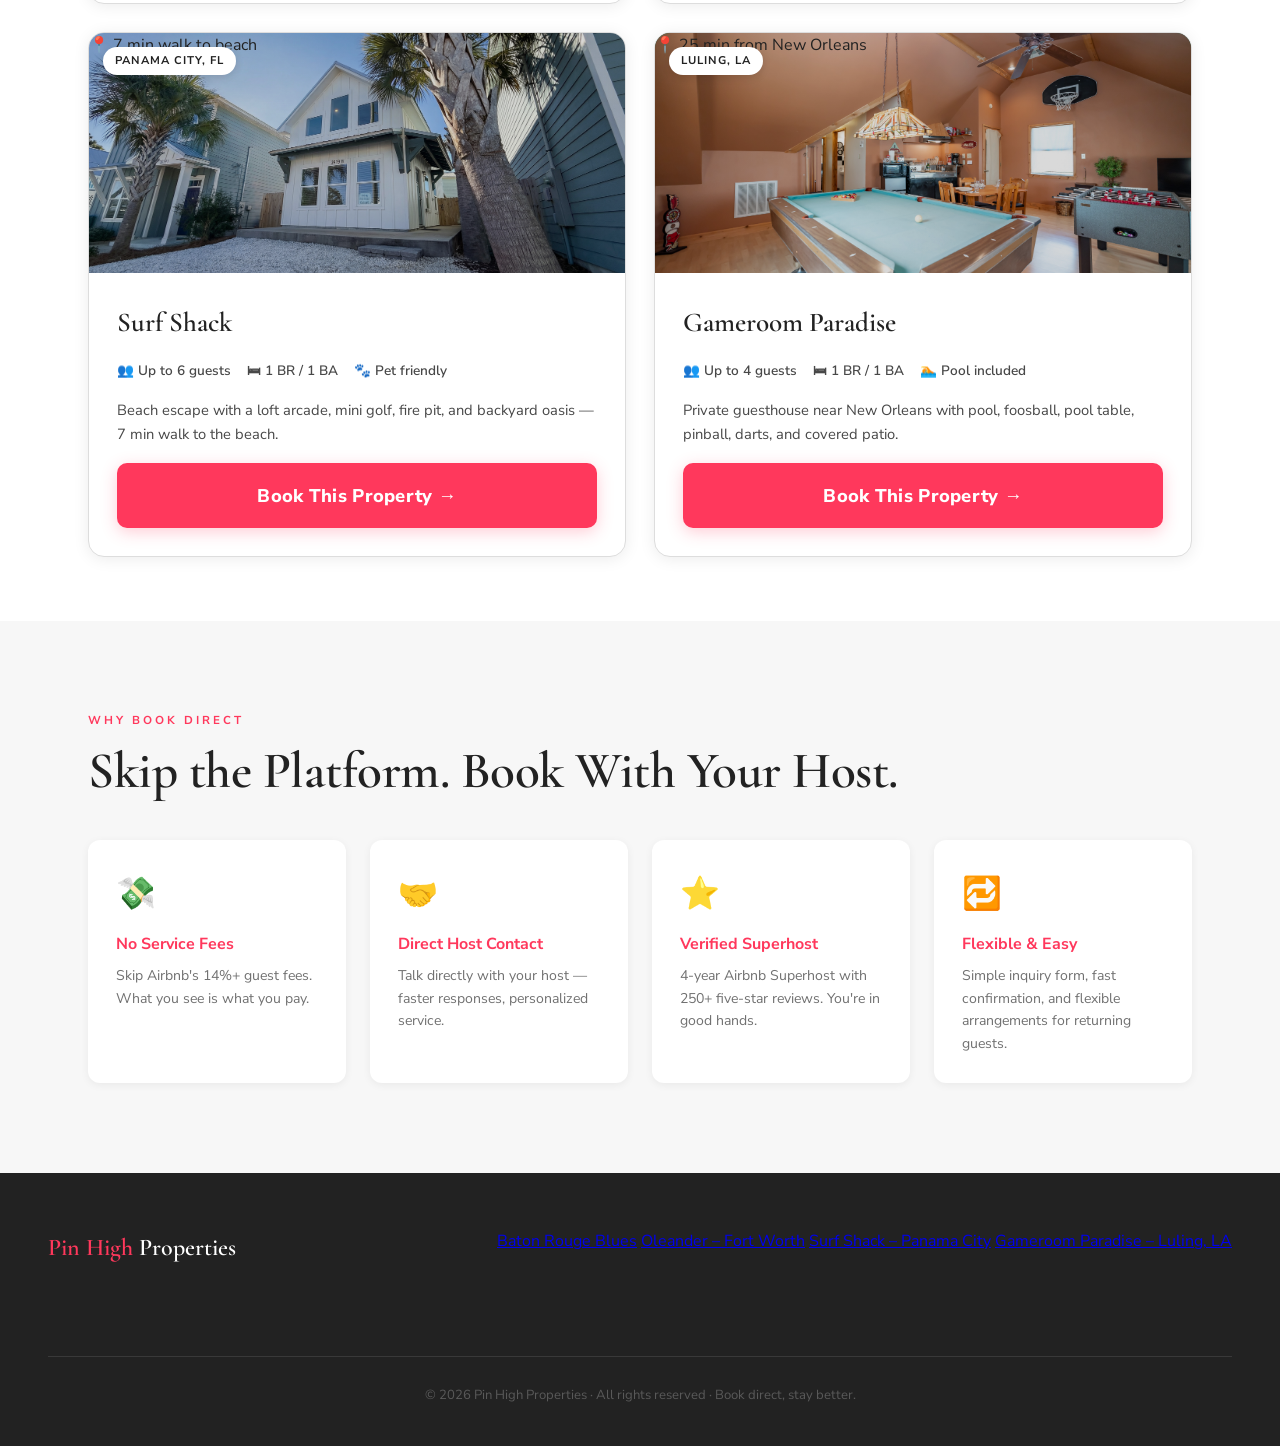
==== commit 43ce6b35: "Add Render deployment files and all property pages" ====
--- a/templates/index.html
+++ b/templates/index.html
@@ -15,6 +15,7 @@
     <a href="/br-blues">BR Blues</a>
     <a href="/oleander">Oleander</a>
     <a href="/surf-shack">Surf Shack</a>
+    <a href="/gameroom-paradise">NOLA Paradise</a>
     <a href="/#properties" class="nav-cta">Book Direct</a>
   </div>
 </nav>
@@ -32,6 +33,7 @@
         <option value="/br-blues">Baton Rouge, LA</option>
         <option value="/oleander">Fort Worth, TX</option>
         <option value="/surf-shack">Panama City, FL</option>
+        <option value="/gameroom-paradise">Luling, LA</option>
       </select>
     </div>
     <div class="hero-search-field-wrap">
@@ -57,7 +59,7 @@
     <div class="label">Superhost Status</div>
   </div>
   <div class="trust-item">
-    <div class="num">3</div>
+    <div class="num">4</div>
     <div class="label">Unique Properties</div>
   </div>
   <div class="trust-item">
@@ -70,7 +72,7 @@
 <div class="section-wrap" id="properties">
   <div class="section-label">Our Properties</div>
   <h2 class="section-title">Choose Your Getaway</h2>
-  <p class="section-sub">Three one-of-a-kind stays across the South — each newly built, fully loaded, and hosted by the same 4-year Superhost.</p>
+  <p class="section-sub">Four one-of-a-kind stays across the South — each fully loaded and hosted by the same 4-year Superhost.</p>
 
   <div class="properties-grid">
 
@@ -128,6 +130,24 @@
       </div>
     </a>
 
+    <!-- Gameroom Paradise -->
+    <a href="/gameroom-paradise" class="property-card">
+      <div class="card-img gameroom-paradise">
+        <div class="card-badge">Luling, LA</div>
+        <div class="card-location">📍 25 min from New Orleans</div>
+      </div>
+      <div class="card-body">
+        <h3>Gameroom Paradise</h3>
+        <div class="card-stats">
+          <div class="card-stat">👥 Up to 4 guests</div>
+          <div class="card-stat">🛏 1 BR / 1 BA</div>
+          <div class="card-stat">🏊 Pool included</div>
+        </div>
+        <p>Private guesthouse near New Orleans with pool, foosball, pool table, pinball, darts, and covered patio.</p>
+        <span class="card-cta">Book This Property →</span>
+      </div>
+    </a>
+
   </div>
 </div>
 
@@ -169,6 +189,7 @@
       <a href="/br-blues">Baton Rouge Blues</a>
       <a href="/oleander">Oleander – Fort Worth</a>
       <a href="/surf-shack">Surf Shack – Panama City</a>
+      <a href="/gameroom-paradise">Gameroom Paradise – Luling, LA</a>
     </div>
     <div class="footer-copy">© 2026 Pin High Properties · All rights reserved · Book direct, stay better.</div>
   </div>
--- a/static/css/style.css
+++ b/static/css/style.css
@@ -243,6 +243,11 @@
   background: linear-gradient(rgba(0,0,0,0.15), rgba(0,0,0,0.15)),
               url('/static/img/surf-shack-hero.jpg') center/cover no-repeat;
 }
+.card-img.gameroom-paradise {
+  background: linear-gradient(rgba(0,0,0,0.15), rgba(0,0,0,0.15)),
+              url('/static/img/gameroom-paradise/hero.jpg') center/cover no-repeat,
+              linear-gradient(135deg, #065f46 0%, #1c4532 100%);
+}
 .card-badge {
   position: absolute; top: 14px; left: 14px;
   background: #fff; color: var(--navy);
